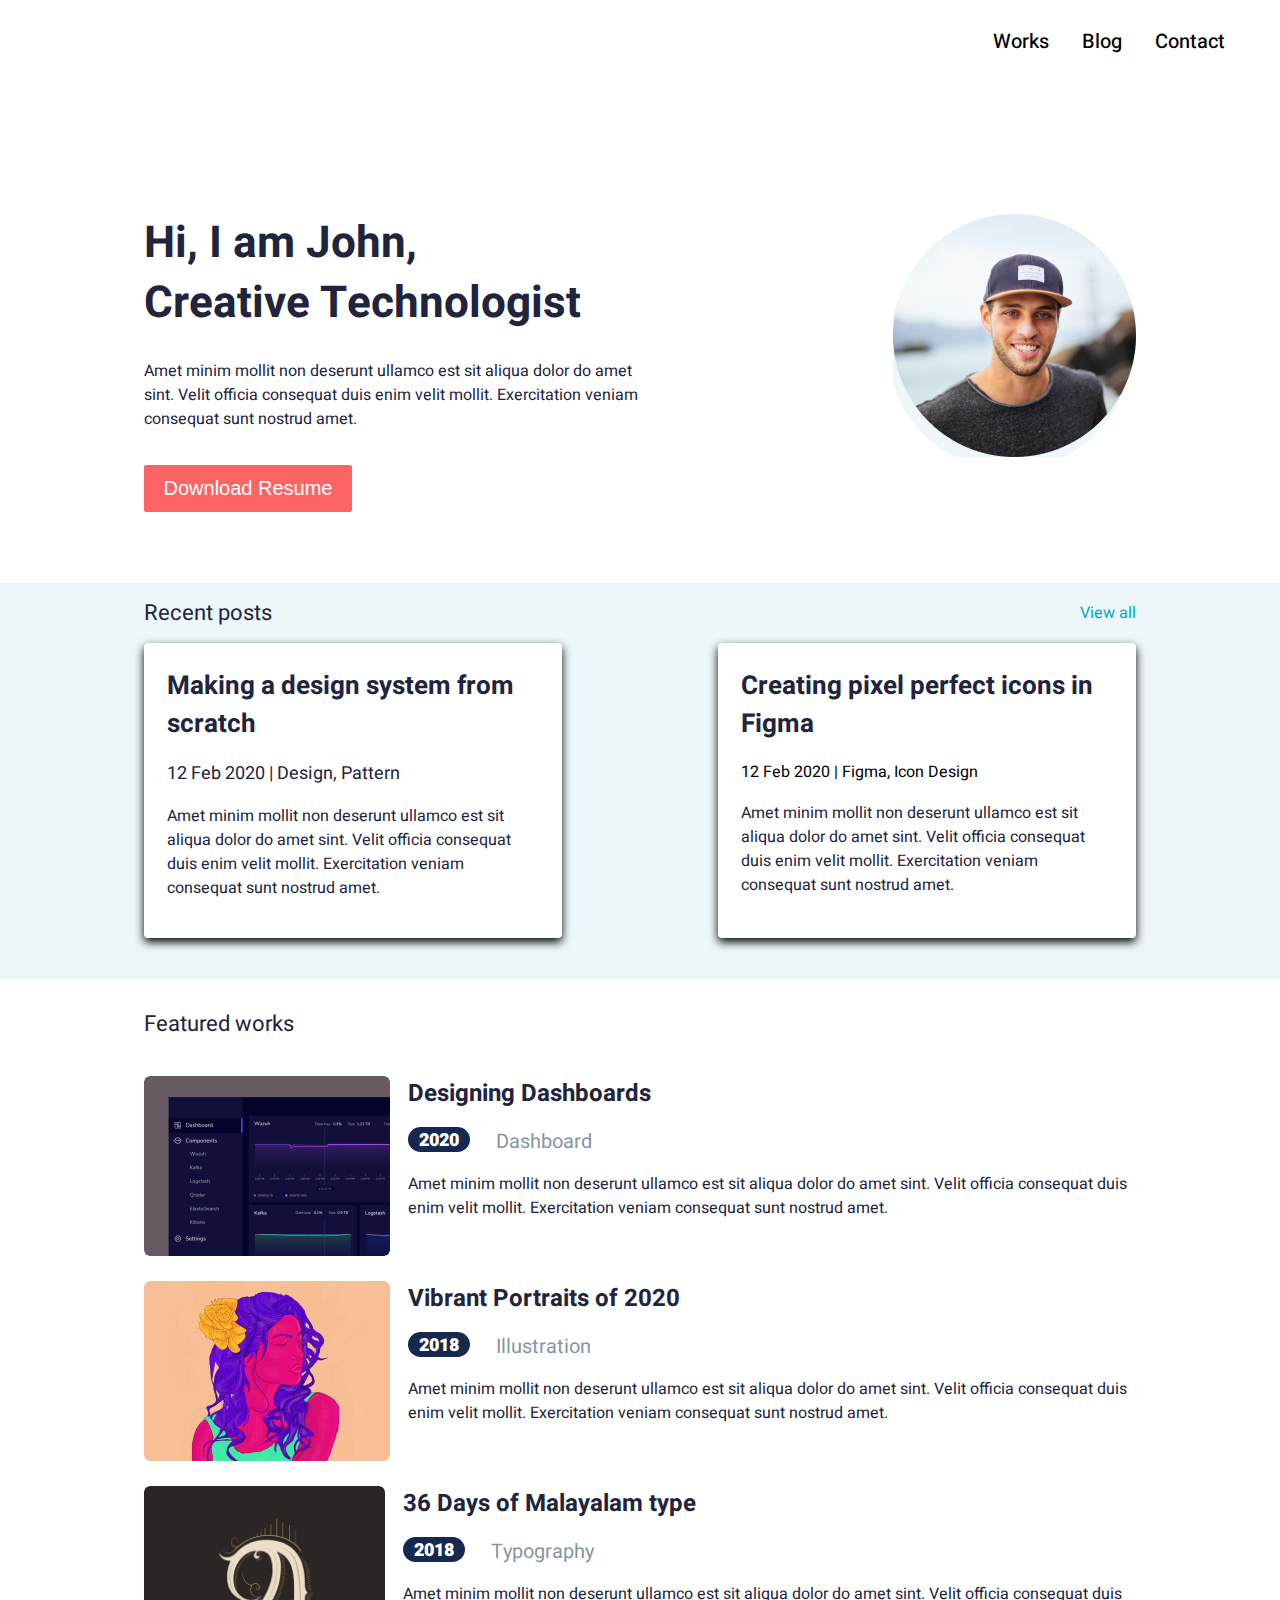
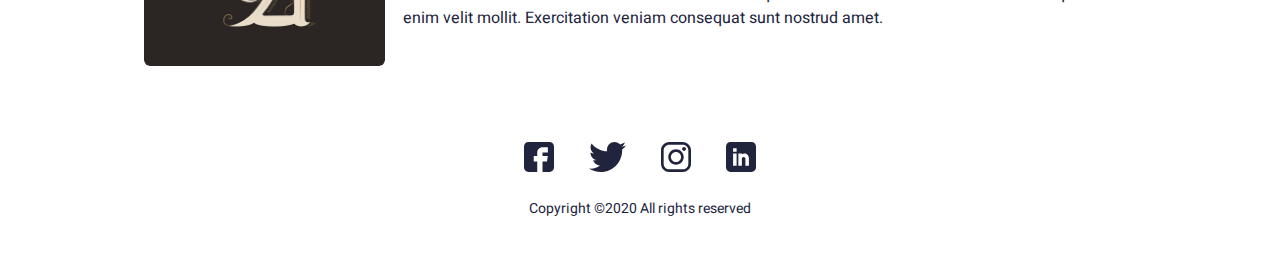
==== index.html @ bb7e8421 "first page" ====
<!DOCTYPE html>
<html lang="en">
<head>
    <meta charset="UTF-8">
    <meta name="viewport" content="width=device-width, initial-scale=1.0">  
    <link rel="preconnect" href="https://fonts.googleapis.com">
    <link rel="preconnect" href="https://fonts.gstatic.com" crossorigin>
    <link href="https://fonts.googleapis.com/css2?family=Heebo:wght@400;500;700;900&display=swap" rel="stylesheet">
    <title>John's portfolio</title>
    <link rel="stylesheet" href="./css/style.css">
</head>
<body>
    <header>
        <div class="container">
            <ul class="header__list">
                <li class="header__item"><a href="works.html">Works</a></li>
                <li class="header__item"><a href="blog.html">Blog</a></li>
                <li class="header__item"><a href="contact.html">Contact</a></li>
            </ul>
        </div>
    </header>
    <main>
        <section class="John">
            <div class="technologist container">
                <h1>Hi, I am John,
                Creative Technologist</h1>
                <p>Amet minim mollit non deserunt ullamco est sit aliqua dolor do amet sint. Velit officia consequat duis enim velit
                mollit. Exercitation veniam consequat sunt nostrud amet.</p>
                <button>Download Resume</button>
                <img src="./img/John.png" alt="John's_photo">
            </div>
        </section>
        <section class="posts">
            <div class="container">
                <div class="posts__list">
                    <p>Recent posts</p>
                    <a href="#">View all</a>
                </div>
                <div class="posts__maker">
                    <div class="posts__design">
                        <p>Making a design system from scratch</p>
                        <time class="time" datetime="2020-02-12">12 Feb 2020 | Design, Pattern</time>
                        <p>Amet minim mollit non deserunt ullamco est sit aliqua dolor do amet sint. Velit officia consequat duis enim velit
                        mollit. Exercitation veniam consequat sunt nostrud amet.</p>
                    </div>
                    <div class="posts__design">
                        <p>Creating pixel perfect icons in Figma</p>
                        <time datetime="2020-02-12">12 Feb 2020 | Figma, Icon Design</time>
                        <p>Amet minim mollit non deserunt ullamco est sit aliqua dolor do amet sint. Velit officia consequat duis enim velit
                        mollit. Exercitation veniam consequat sunt nostrud amet.</p>
                    </div>
                </div>
            </div>
        </section>
        <section class="works">
            <div class="container">
                <p>Featured works</p>
                <ul>
                    <li class="works__item">
                        <img src="./img/Works1.png" alt="Work_photo">
                        <div class="works__portfolio">
                            <h2><a href="">Designing Dashboards</a></h2>
                            <div class="works__name">
                                <p>2020</p>
                                <p>Dashboard</p>
                            </div>
                            <p>Amet minim mollit non deserunt ullamco est sit aliqua dolor do amet sint. Velit officia consequat duis enim velit
                            mollit. Exercitation veniam consequat sunt nostrud amet.</p>
                        </div>
                    </li>
                    <li class="works__item">
                        <img src="./img/Works2.png" alt="Work_photo">
                        <div class="works__portfolio">
                            <h2><a href="">Vibrant Portraits of 2020</a></h2>
                            <div class="works__name">
                                <p>2018</p>
                                <p>Illustration</p>
                            </div>
                            <p>Amet minim mollit non deserunt ullamco est sit aliqua dolor do amet sint. Velit officia consequat duis enim velit
                            mollit. Exercitation veniam consequat sunt nostrud amet.</p>
                        </div>
                    </li>
                    <li class="works__item">
                        <img src="./img/Works3.png" alt="Work_photo">
                        <div class="works__portfolio">
                            <h2><a href="">36 Days of Malayalam type</a></h2>
                            <div class="works__name">
                                <p>2018</p>
                                <p>Typography</p>
                            </div>
                            <p>Amet minim mollit non deserunt ullamco est sit aliqua dolor do amet sint. Velit officia consequat duis enim velit
                            mollit. Exercitation veniam consequat sunt nostrud amet.</p>
                        </div>
                    </li>
                </ul>
            </div>
        </section>
    </main>
    <footer>
        <div class="icons">
            <img src="./img/fb.svg" alt="">
            <img src="./img/Group.svg" alt="">
            <img src="./img/insta.svg" alt="">
            <img src="./img/Linkedin.svg" alt="">
        </div>
        <p>Copyright ©2020 All rights reserved</p>
    </footer>
</body>
</html>
---- css/style.css ----
* {
  box-sizing: border-box;
}

h1, h2, h3, h4, h5, h6, p {
  margin: 0;
}

ul {
  padding: 0;
  margin: 0;
  list-style: none;
}

a {
  text-decoration: none;
  color: #21243D;
}

body {
  margin: 0;
  padding: 0;
  font-family: "Heebo", sans-serif;
}



/* img {
  display: block;
} */

.container {
  width: 992px;
  margin: 0 auto;
  max-width: 100%;
}

/* HEADER */

header {
  background: #FFF;
}

.header__list {
  align-items: center;
  justify-content: end;
  gap: 33px;
  display: flex;
  margin-top: 27px;
  margin-right: -89px;
  margin-bottom: 158px;
} 

.header__item {
  color: #000;
  font-size: 20px;
  font-weight: 500;
}

.header__item > a {
  color: #000;
}

.header__item > a:hover,
.header__item > a:focus {
  color: yellow;
}

.header__item > a:active {
  color: red;
}

/* JOHN */

.john {
  background: #FFF;
}

.technologist {
  position: relative;
}

.technologist > h1 {
  color: #21243D;
  display: inline-block;
  font-size: 44px;
  font-weight: 700;
  line-height: 60px;
  width: 440px;
  height: 105px;
  margin-bottom: 40px;
}

.technologist > p {
  Color: #21243D;
  font-size: 16px;
  width: 497px;
  height: 66px;
  margin-right: 0;
  margin-bottom: 40px;
}

.technologist > button {
  width: 208px;
  height: 47px;
  border-radius: 2px;
  border: none;
  background:#FF6464;
  color: #FFF;
  font-size: 20px;
  font-weight: 500;
  margin-bottom: 71px;
}

.technologist > img {
  width: 243px;
  height: 243px;
  position: absolute;
  right: 0;
  top: 0;
}

/* POSTS */

.posts {
  background: #EDF7FA;
  height: 396px;
}

.posts__list {
  display: flex;
  justify-content: space-between;
}

.posts__list > p {
  color: #21243D;
  font-size: 22px;
  line-height: 60px;
  display: inline-block;
}

.posts__list > a {
  color:#00A8CC;
  font-size: 16px;
  display: inline-block;
  align-self: center;
}

.posts__maker {
  display: flex;
  justify-content: space-between;
  margin-bottom: 39px;
}

.posts__design {
  padding: 24px 21px 7px 23px;
  width: 418px;
  height: 295px;
  border-radius: 4px;
  background: #FFF;
  box-shadow: 0px 4px 10px 0px;
}

.posts__design > p:first-child {
  color: #21243D;
  font-size: 26px;
  font-weight: 700;
  margin-bottom: 17px;
}

.posts__design .time {
  color:#21243D;
  font-size: 18px;
  margin-bottom: 21px;
}

.posts__design > p:last-child {
  color: #21243D;
  font-size: 16px;
  margin-top: 17px;
}

/* WORKS */

.works {
  background: #FFF;
}

.works > .container > p {
  color:#21243D;
  font-size: 22px;
  line-height: 60px;
  margin: 15px 0 22px;
}

.works__item {
  display: flex;
}

.works__item > img {
  width: 246px;
  max-width: 100%;
  height: 180px;
  border-radius: 6px;
  margin-right: 18px;
  margin-bottom: 25px;
}

.works__portfolio > h2 {
  margin-bottom: 16px;
}

.works__name {
  display: flex;
  margin-bottom: 16px;
  gap: 26px;
}

.works__name p:first-child {
  border-radius: 16px;
  background: #142850;
  width: 62px;
  height: 25px;
  color: #FFF;
  font-size: 18px;
  font-weight: 900;
  text-align: center;
}

.works__name p:last-child {
  color:#8695A4;
  font-size: 20px;
}

.works__portfolio > p {
  color: #21243D;
  font-size: 16px;
}

/* FOOTER */

footer {
  background: #FFF;
}

.icons {
  display: flex;
  gap: 35px;
  justify-content: center;
  margin-top: 51px;
  margin-bottom: 26px;
}

footer p {
  color:#21243D;
  text-align: center;
  font-size: 14px;
  margin-bottom: 54px;
}
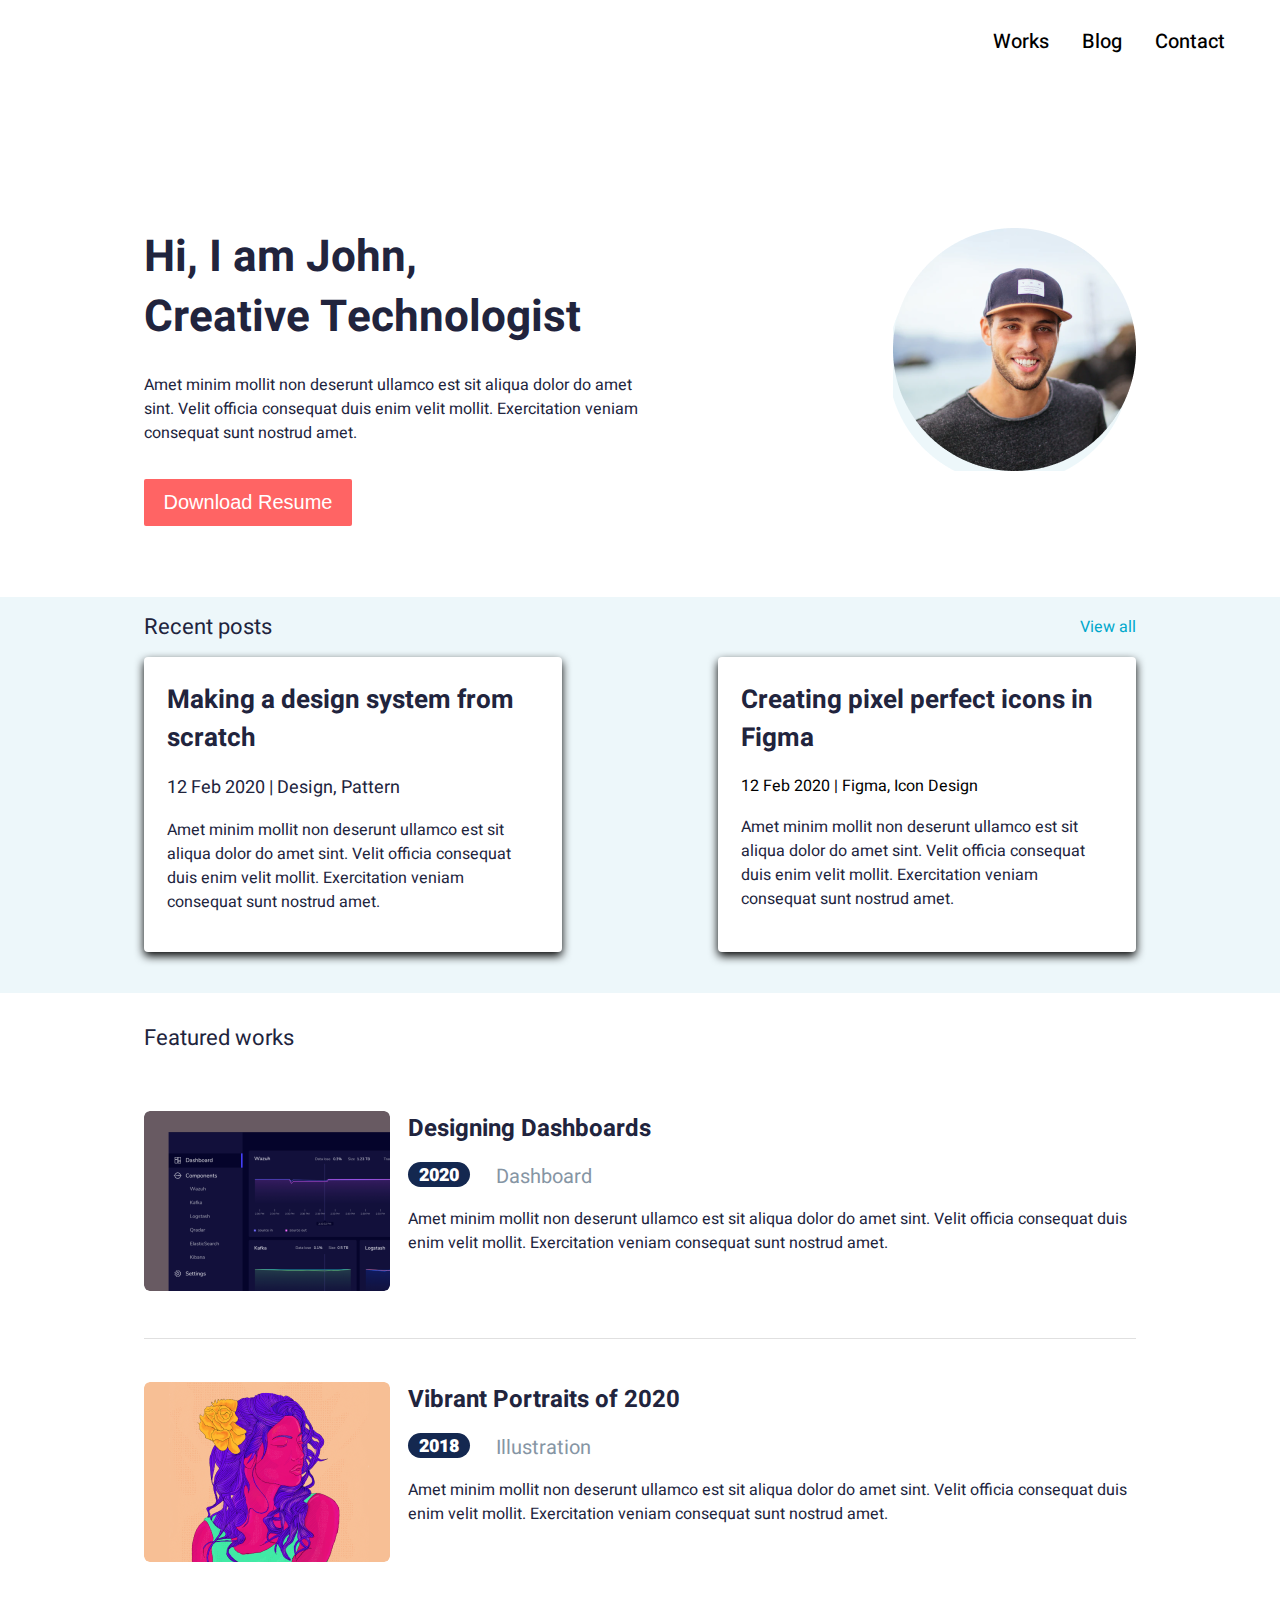
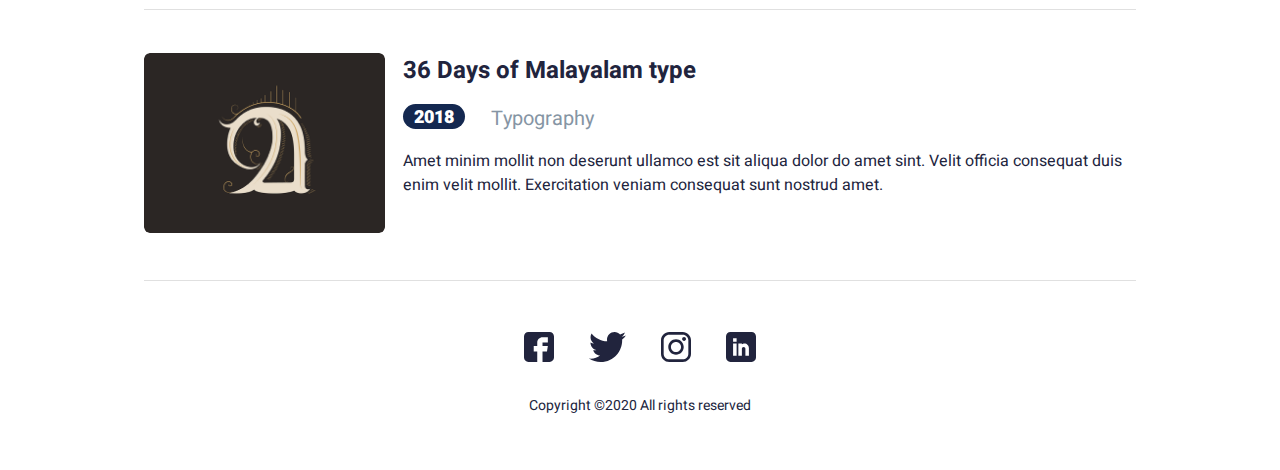
==== commit 747c37ab: "ready" ====
--- a/index.html
+++ b/index.html
@@ -56,41 +56,55 @@
             <div class="container">
                 <p>Featured works</p>
                 <ul>
-                    <li class="works__item">
-                        <img src="./img/Works1.png" alt="Work_photo">
-                        <div class="works__portfolio">
-                            <h2><a href="">Designing Dashboards</a></h2>
-                            <div class="works__name">
-                                <p>2020</p>
-                                <p>Dashboard</p>
+                    <li>
+                        <div class="works__item">
+                            <img src="./img/Works1.png" alt="Work_photo">
+                            <div class="works__portfolio">
+                                <h2><a href="designing_dashboard.html">Designing Dashboards</a></h2>
+                                <div class="works__name">
+                                    <p>2020</p>
+                                    <p>Dashboard</p>
+                                </div>
+                                <p>Amet minim mollit non deserunt ullamco est sit aliqua dolor do amet sint. Velit officia consequat
+                                    duis
+                                    enim velit
+                                    mollit. Exercitation veniam consequat sunt nostrud amet.</p>
                             </div>
-                            <p>Amet minim mollit non deserunt ullamco est sit aliqua dolor do amet sint. Velit officia consequat duis enim velit
-                            mollit. Exercitation veniam consequat sunt nostrud amet.</p>
                         </div>
+                        <div class="block__line"></div>
                     </li>
-                    <li class="works__item">
-                        <img src="./img/Works2.png" alt="Work_photo">
-                        <div class="works__portfolio">
-                            <h2><a href="">Vibrant Portraits of 2020</a></h2>
-                            <div class="works__name">
-                                <p>2018</p>
-                                <p>Illustration</p>
+                    <li>
+                        <div class="works__item">
+                            <img src="./img/Works2.png" alt="Work_photo">
+                            <div class="works__portfolio">
+                                <h2><a href="">Vibrant Portraits of 2020</a></h2>
+                                <div class="works__name">
+                                    <p>2018</p>
+                                    <p>Illustration</p>
+                                </div>
+                                <p>Amet minim mollit non deserunt ullamco est sit aliqua dolor do amet sint. Velit officia consequat
+                                    duis
+                                    enim velit
+                                    mollit. Exercitation veniam consequat sunt nostrud amet.</p>
                             </div>
-                            <p>Amet minim mollit non deserunt ullamco est sit aliqua dolor do amet sint. Velit officia consequat duis enim velit
-                            mollit. Exercitation veniam consequat sunt nostrud amet.</p>
                         </div>
+                        <div class="block__line"></div>
                     </li>
-                    <li class="works__item">
-                        <img src="./img/Works3.png" alt="Work_photo">
-                        <div class="works__portfolio">
-                            <h2><a href="">36 Days of Malayalam type</a></h2>
-                            <div class="works__name">
-                                <p>2018</p>
-                                <p>Typography</p>
+                    <li>
+                        <div class="works__item">
+                            <img src="./img/Works3.png" alt="Work_photo">
+                            <div class="works__portfolio">
+                                <h2><a href="">36 Days of Malayalam type</a></h2>
+                                <div class="works__name">
+                                    <p>2018</p>
+                                    <p>Typography</p>
+                                </div>
+                                <p>Amet minim mollit non deserunt ullamco est sit aliqua dolor do amet sint. Velit officia consequat duis
+                                enim velit
+                                mollit. Exercitation veniam consequat sunt nostrud amet.</p>
                             </div>
-                            <p>Amet minim mollit non deserunt ullamco est sit aliqua dolor do amet sint. Velit officia consequat duis enim velit
-                            mollit. Exercitation veniam consequat sunt nostrud amet.</p>
                         </div>
+                        <div class="block__line"></div>
                     </li>
                 </ul>
             </div>
@@ -98,10 +112,10 @@
     </main>
     <footer>
         <div class="icons">
-            <img src="./img/fb.svg" alt="">
-            <img src="./img/Group.svg" alt="">
-            <img src="./img/insta.svg" alt="">
-            <img src="./img/Linkedin.svg" alt="">
+            <a href="#"><img src="./img/fb.svg" alt=""></a>
+            <a href="#"><img src="./img/Group.svg" alt=""></a>
+            <a href="#"><img src="./img/insta.svg" alt=""></a>
+            <a href="# "><img src="./img/Linkedin.svg" alt=""></a>
         </div>
         <p>Copyright ©2020 All rights reserved</p>
     </footer>
--- a/css/style.css
+++ b/css/style.css
@@ -39,6 +39,7 @@
 
 header {
   background: #FFF;
+  height: 43px;
 }
 
 .header__list {
@@ -48,7 +49,6 @@
   display: flex;
   margin-top: 27px;
   margin-right: -89px;
-  margin-bottom: 158px;
 } 
 
 .header__item {
@@ -67,8 +67,14 @@
 }
 
 .header__item > a:active {
+  color: burlywood;
+}
+
+.header__item>a:visited {
   color: red;
 }
+
+
 
 /* JOHN */
 
@@ -89,6 +95,7 @@
   width: 440px;
   height: 105px;
   margin-bottom: 40px;
+  margin-top: 158px;
 }
 
 .technologist > p {
@@ -117,7 +124,7 @@
   height: 243px;
   position: absolute;
   right: 0;
-  top: 0;
+  top: 158px;
 }
 
 /* POSTS */
@@ -195,6 +202,8 @@
 
 .works__item {
   display: flex;
+  margin-bottom: 47px;
+  margin-top: 43px;
 }
 
 .works__item > img {
@@ -203,7 +212,6 @@
   height: 180px;
   border-radius: 6px;
   margin-right: 18px;
-  margin-bottom: 25px;
 }
 
 .works__portfolio > h2 {
@@ -257,4 +265,75 @@
   font-size: 14px;
   margin-bottom: 54px;
 }
-
+/* BLOG */
+
+.block {
+  margin-top: 90px;
+  margin-bottom: 55px;
+  color: #21243D;
+  font-size: 44px;
+  font-weight: 700;
+  line-height: 60px;
+}
+
+.block__item p:first-child {
+  color: #21243D;
+  font-size: 30px;
+  font-weight: 500;
+  margin-bottom: 16px;
+}
+
+.time {
+  color: #21243D;
+  font-size: 20px;
+  margin-bottom: 16px;
+  }
+
+.block__item p:nth-child(3) {
+  color: #21243D;
+  font-size: 16px;
+  margin-bottom: 30px;
+}
+
+.block__line {
+  width: 992px;
+  height: 1px;
+  background-color:rgba(224, 224, 224, 1);
+  margin-bottom: 32px;
+}
+
+.works__portfolio__dash {
+  margin-top: 78px;
+}
+
+.works__portfolio__dash h2 {
+  margin-bottom: 30px;
+  width: 506px;
+  color: #21243D;
+  font-size: 34px;
+  font-weight: 700;
+}
+
+.text {
+  width: 681px;
+  height: 44px;
+}
+
+.works__portfolio__img {
+  margin-top: 30px;
+}
+
+.head1 {
+  color: #21243D;
+  font-size: 30px;
+  font-weight: 500;
+  line-height: 60px;
+  margin-top: 27px;
+}
+
+.head2 {
+  color: #21243D;
+  font-size: 24px;
+  font-weight: 500;
+  line-height: 60px;
+}